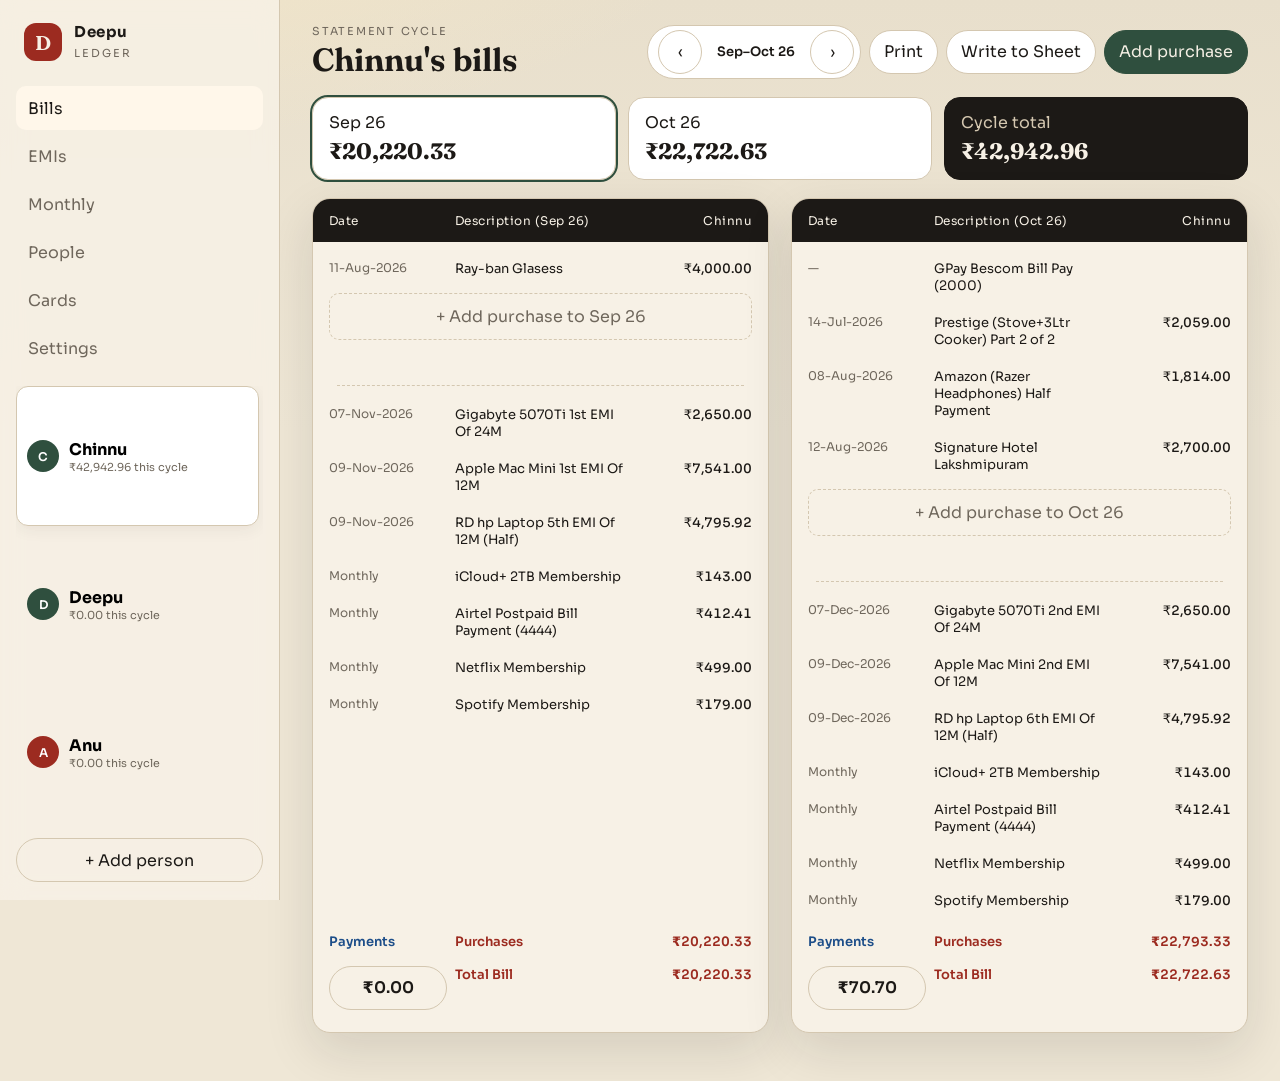
==== index.html @ e9735111 "Publish Deepu Ledger as an installable family billing app. Co-authored-by: Cursor <cursoragent@curso" ====
<!DOCTYPE html>
<html lang="en">
<head>
  <meta charset="UTF-8" />
  <meta name="viewport" content="width=device-width, initial-scale=1, viewport-fit=cover" />
  <title>Deepu Ledger</title>
  <meta name="description" content="Family credit-card bills, EMIs and subscriptions — without rebuilding the sheet every month." />
  <meta name="theme-color" content="#9c2b20" />
  <meta name="mobile-web-app-capable" content="yes" />
  <meta name="apple-mobile-web-app-capable" content="yes" />
  <meta name="apple-mobile-web-app-status-bar-style" content="black-translucent" />
  <meta name="apple-mobile-web-app-title" content="Deepu" />
  <link rel="manifest" href="manifest.webmanifest" />
  <link rel="apple-touch-icon" href="assets/icon-180.png" />
  <link rel="icon" href="assets/icon-192.png" />
  <link rel="preconnect" href="https://fonts.googleapis.com" />
  <link rel="preconnect" href="https://fonts.gstatic.com" crossorigin />
  <link href="https://fonts.googleapis.com/css2?family=Fraunces:opsz,wght@9..144,500;9..144,650&family=Sora:wght@400;500;600&display=swap" rel="stylesheet" />
  <link rel="stylesheet" href="assets/styles.css" />
</head>
<body data-view="bills" data-bill-pane="0">
  <div id="install-bar" class="install-bar hidden" hidden>
    <span id="install-copy">Install Deepu Ledger on this phone for the full-screen app.</span>
    <div class="install-actions">
      <button id="btn-install" class="btn primary" type="button">Install</button>
      <button id="btn-install-dismiss" class="btn ghost" type="button">Not now</button>
    </div>
  </div>

  <div id="lock-screen" class="lock hidden" hidden aria-hidden="true">
    <div class="lock-card">
      <p class="eyebrow">Deepu Ledger</p>
      <h1>Enter PIN</h1>
      <p class="muted">This ledger is locked. Ask Deepu for the PIN.</p>
      <input id="pin-input" type="password" inputmode="numeric" maxlength="8" autocomplete="off" />
      <button id="pin-unlock" class="btn primary" type="button">Unlock</button>
      <p id="pin-error" class="error hidden"></p>
    </div>
  </div>

  <div id="app" class="app">
    <aside class="rail">
      <div class="brand">
        <span class="mark">D</span>
        <div>
          <strong>Deepu</strong>
          <em>Ledger</em>
        </div>
      </div>

      <nav class="nav">
        <button data-view="bills" class="nav-btn active" type="button">Bills</button>
        <button data-view="emis" class="nav-btn" type="button">EMIs</button>
        <button data-view="subs" class="nav-btn" type="button">Monthly</button>
        <button data-view="people" class="nav-btn" type="button">People</button>
        <button data-view="cards" class="nav-btn" type="button">Cards</button>
        <button data-view="settings" class="nav-btn" type="button">Settings</button>
      </nav>

      <div class="people-rail" id="people-rail"></div>

      <button id="btn-add-person" class="btn ghost full" type="button">+ Add person</button>
    </aside>

    <main class="main">
      <header class="topbar">
        <div>
          <p class="eyebrow" id="top-eyebrow">Statement</p>
          <h1 id="top-title">Family bills</h1>
        </div>
        <div class="top-actions">
          <div class="cycle-nav">
            <button id="cycle-prev" class="icon-btn" type="button" aria-label="Previous cycle">‹</button>
            <span id="cycle-label">Sep–Oct 26</span>
            <button id="cycle-next" class="icon-btn" type="button" aria-label="Next cycle">›</button>
          </div>
          <button id="btn-print" class="btn" type="button">Print</button>
          <button id="btn-export" class="btn" type="button">Write to Sheet</button>
          <button id="btn-add-item" class="btn primary" type="button">Add purchase</button>
        </div>
      </header>

      <section id="view-bills" class="view"></section>
      <section id="view-emis" class="view hidden" hidden></section>
      <section id="view-subs" class="view hidden" hidden></section>
      <section id="view-people" class="view hidden" hidden></section>
      <section id="view-cards" class="view hidden" hidden></section>
      <section id="view-settings" class="view hidden" hidden></section>
    </main>
  </div>

  <nav class="dock" aria-label="Main">
    <button data-view="bills" class="nav-btn active" type="button">
      <svg viewBox="0 0 24 24" fill="none" stroke="currentColor" stroke-width="1.8"><path d="M6 4h12v16H6z"/><path d="M9 8h6M9 12h6M9 16h4"/></svg>
      Bills
    </button>
    <button data-view="emis" class="nav-btn" type="button">
      <svg viewBox="0 0 24 24" fill="none" stroke="currentColor" stroke-width="1.8"><circle cx="12" cy="12" r="8"/><path d="M12 8v4l3 2"/></svg>
      EMIs
    </button>
    <button data-view="subs" class="nav-btn" type="button">
      <svg viewBox="0 0 24 24" fill="none" stroke="currentColor" stroke-width="1.8"><path d="M4 7h16M4 12h16M4 17h10"/></svg>
      Monthly
    </button>
    <button data-view="people" class="nav-btn" type="button">
      <svg viewBox="0 0 24 24" fill="none" stroke="currentColor" stroke-width="1.8"><circle cx="9" cy="8" r="3"/><path d="M3 19c1-3 3.5-5 6-5s5 2 6 5"/><circle cx="17" cy="9" r="2"/><path d="M16 19c.4-1.8 1.6-3 3.2-3"/></svg>
      People
    </button>
    <button data-view="settings" class="nav-btn" type="button">
      <svg viewBox="0 0 24 24" fill="none" stroke="currentColor" stroke-width="1.8"><circle cx="12" cy="12" r="3"/><path d="M12 3v2M12 19v2M5 12H3M21 12h-2M6.2 6.2l1.4 1.4M16.4 16.4l1.4 1.4M17.8 6.2l-1.4 1.4M7.6 16.4l-1.4 1.4"/></svg>
      More
    </button>
  </nav>

  <div id="modal" class="modal hidden" hidden>
    <div class="modal-card" id="modal-card"></div>
  </div>

  <script src="assets/app.js"></script>
</body>
</html>
---- assets/styles.css ----
:root {
  --paper: #efe7d6;
  --paper-2: #f7f1e6;
  --ink: #1c1916;
  --muted: #6f675c;
  --line: #d4c7b0;
  --crimson: #9c2b20;
  --cobalt: #1d4e89;
  --sage: #2f4f3e;
  --shadow: 0 18px 50px rgba(28, 25, 22, 0.12);
  --rail: clamp(220px, 22vw, 280px);
  --radius: 18px;
  --safe-top: env(safe-area-inset-top, 0px);
  --safe-right: env(safe-area-inset-right, 0px);
  --safe-bottom: env(safe-area-inset-bottom, 0px);
  --safe-left: env(safe-area-inset-left, 0px);
  --dock-h: 0px;
  --title: clamp(1.35rem, 1.1rem + 1.2vw, 2rem);
  --text: clamp(0.9rem, 0.84rem + 0.25vw, 1rem);
}

* { box-sizing: border-box; }
html { -webkit-text-size-adjust: 100%; }
html, body { margin: 0; min-height: 100%; min-height: 100dvh; }
body {
  font-family: "Sora", system-ui, -apple-system, sans-serif;
  font-size: var(--text);
  color: var(--ink);
  background:
    radial-gradient(1200px 500px at 10% -10%, #f4e7c8 0%, transparent 50%),
    linear-gradient(180deg, #e8dfcc 0%, var(--paper) 40%);
  overflow-x: hidden;
  touch-action: manipulation;
}

button, input, select, textarea { font: inherit; font-size: 16px; }
button { cursor: pointer; -webkit-tap-highlight-color: transparent; }
h1, h2, h3 { font-family: "Fraunces", Georgia, serif; font-weight: 650; margin: 0; }
h1 { font-size: var(--title); line-height: 1.15; }
p { margin: 0; }

.hidden, [hidden] { display: none !important; }

.install-bar {
  display: flex;
  flex-wrap: wrap;
  gap: 8px;
  align-items: center;
  justify-content: space-between;
  padding: 10px 14px;
  padding-left: calc(14px + var(--safe-left));
  padding-right: calc(14px + var(--safe-right));
  background: var(--ink);
  color: var(--paper-2);
  font-size: 13px;
  position: sticky;
  top: 0;
  z-index: 30;
}
.install-bar .install-actions { display: flex; gap: 8px; flex-wrap: wrap; }

.app {
  display: grid;
  grid-template-columns: var(--rail) minmax(0, 1fr);
  min-height: 100dvh;
}

.rail {
  position: sticky;
  top: 0;
  height: 100dvh;
  padding: calc(18px + var(--safe-top)) 16px 18px calc(16px + var(--safe-left));
  display: flex;
  flex-direction: column;
  gap: 16px;
  border-right: 1px solid var(--line);
  background: rgba(247, 241, 230, 0.84);
  backdrop-filter: blur(12px);
}

.brand { display: flex; gap: 12px; align-items: center; padding: 4px 8px 8px; }
.brand .mark {
  width: 38px; height: 38px; border-radius: 12px;
  background: var(--crimson); color: var(--paper-2);
  display: grid; place-items: center;
  font-family: "Fraunces", serif; font-weight: 650; font-size: 20px;
}
.brand strong { display: block; font-size: 15px; letter-spacing: 0.04em; }
.brand em { font-style: normal; color: var(--muted); font-size: 11px; letter-spacing: 0.18em; text-transform: uppercase; }

.nav { display: grid; gap: 4px; }
.nav-btn {
  text-align: left;
  border: 0;
  background: transparent;
  padding: 10px 12px;
  min-height: 44px;
  border-radius: 10px;
  color: var(--muted);
}
.rail .nav-btn.active, .rail .nav-btn:hover { background: #fff7ea; color: var(--ink); }

.people-rail {
  display: grid;
  gap: 8px;
  overflow: auto;
  flex: 1;
  padding-right: 4px;
  min-height: 0;
}
.person-chip {
  display: flex; align-items: center; gap: 10px;
  border: 1px solid transparent;
  background: transparent;
  padding: 8px 10px;
  min-height: 48px;
  border-radius: 12px;
  text-align: left;
}
.person-chip.active { background: #fff; border-color: var(--line); box-shadow: 0 4px 16px rgba(28,25,22,.06); }
.avatar {
  width: 32px; height: 32px; border-radius: 50%;
  display: grid; place-items: center;
  color: #fff; font-size: 12px; font-weight: 600; flex-shrink: 0;
}
.person-chip small { display: block; color: var(--muted); font-size: 11px; }

.main {
  padding: calc(24px + var(--safe-top)) clamp(14px, 3vw, 32px) calc(48px + var(--safe-bottom) + var(--dock-h));
  min-width: 0;
}
.topbar {
  display: flex; justify-content: space-between; align-items: flex-end; gap: 16px;
  margin-bottom: 18px;
}
.eyebrow {
  font-size: 11px; letter-spacing: 0.16em; text-transform: uppercase; color: var(--muted);
  margin-bottom: 4px;
}
.top-actions { display: flex; flex-wrap: wrap; gap: 8px; align-items: center; }
.cycle-nav {
  display: flex; align-items: center; gap: 8px;
  background: #fff; border: 1px solid var(--line); border-radius: 999px; padding: 4px 6px 4px 10px;
}
#cycle-label { font-size: 13px; font-weight: 600; min-width: 92px; text-align: center; }

.btn, .icon-btn {
  border: 1px solid var(--line);
  background: #fff;
  color: var(--ink);
  border-radius: 999px;
  padding: 10px 14px;
  min-height: 44px;
}
.icon-btn { width: 44px; height: 44px; padding: 0; border-radius: 50%; }
.btn.primary { background: var(--sage); color: #f4efe4; border-color: var(--sage); }
.btn.danger { background: var(--crimson); color: #fff; border-color: var(--crimson); }
.btn.ghost { background: transparent; }
.btn.full { width: 100%; }
.btn:hover { filter: brightness(1.05); }

.bills-pair {
  display: grid;
  grid-template-columns: 1fr 1fr;
  gap: clamp(12px, 2vw, 22px);
}
.statement {
  background: var(--paper-2);
  border: 1px solid var(--line);
  border-radius: var(--radius);
  box-shadow: var(--shadow);
  overflow: hidden;
  min-height: min(640px, 70dvh);
  display: flex;
  flex-direction: column;
}
.statement-head,
.row,
.sum-row {
  display: grid;
  grid-template-columns: minmax(72px, 118px) minmax(0, 1fr) minmax(72px, 120px);
  gap: 8px;
  align-items: start;
}
.statement-head {
  padding: 14px 16px;
  background: #1c1916;
  color: #f7f1e6;
  font-size: 12px;
  letter-spacing: 0.04em;
}
.statement-head span:last-child { text-align: right; }
.statement-body { padding: 8px 8px 0; flex: 1; }
.row {
  padding: 10px 8px;
  border-radius: 10px;
  font-size: 13px;
}
.row:hover, .row:active { background: rgba(156, 43, 32, 0.05); }
.row .amt { text-align: right; font-variant-numeric: tabular-nums; font-weight: 500; }
.row .date { color: var(--muted); font-size: 12px; word-break: break-word; }
.row span:nth-child(2) { overflow-wrap: anywhere; }
.row.blank { min-height: 28px; }
.row.pending .amt { color: var(--muted); }

.statement-gap { height: 28px; border-bottom: 1px dashed var(--line); margin: 6px 16px 10px; }

.statement-foot { padding: 6px 8px 14px; }
.sum-row { padding: 8px; font-size: 13px; font-weight: 600; }
.sum-row .crimson { color: var(--crimson); }
.sum-row .cobalt { color: var(--cobalt); }
.sum-row .right { text-align: right; font-variant-numeric: tabular-nums; }

.add-inline {
  margin: 6px 8px 12px;
  border: 1px dashed var(--line);
  background: transparent;
  color: var(--muted);
  width: calc(100% - 16px);
  border-radius: 10px;
  padding: 12px;
  min-height: 44px;
}

.due-strip {
  display: grid;
  grid-template-columns: repeat(3, minmax(0, 1fr));
  gap: 12px;
  margin-bottom: 18px;
}
.due-card {
  background: #fff;
  border: 1px solid var(--line);
  border-radius: 16px;
  padding: 14px 16px;
  min-width: 0;
}
.due-card b { font-family: "Fraunces", serif; font-size: clamp(1.1rem, 0.9rem + 1vw, 1.4rem); display: block; margin-top: 4px; overflow-wrap: anywhere; }
.due-card.total { background: var(--ink); color: var(--paper-2); border-color: var(--ink); }
.due-card.total span { color: #d4c7b0; }
.due-card[data-pane] { cursor: pointer; }
.due-card.active { outline: 2px solid var(--sage); }

.table-wrap, .card-list { background: #fff; border: 1px solid var(--line); border-radius: 16px; overflow: auto; }
table { width: 100%; border-collapse: collapse; min-width: 520px; }
th, td { padding: 12px 14px; text-align: left; border-bottom: 1px solid var(--line); font-size: 13px; }
th { color: var(--muted); font-size: 11px; letter-spacing: 0.08em; text-transform: uppercase; background: #fbf6ec; }
td.num, th.num { text-align: right; font-variant-numeric: tabular-nums; }
.table-actions { display: flex; gap: 6px; justify-content: flex-end; flex-wrap: wrap; }

.form-grid { display: grid; grid-template-columns: 1fr 1fr; gap: 12px; }
.form-grid .full { grid-column: 1 / -1; }
label { display: grid; gap: 6px; font-size: 12px; color: var(--muted); }
input, select, textarea {
  border: 1px solid var(--line);
  background: #fff;
  border-radius: 12px;
  padding: 12px;
  color: var(--ink);
  width: 100%;
  max-width: 100%;
}
textarea { min-height: 90px; resize: vertical; }

.modal {
  position: fixed; inset: 0; background: rgba(28,25,22,.38);
  display: grid; place-items: center; padding: 20px; z-index: 20;
  padding-left: calc(20px + var(--safe-left));
  padding-right: calc(20px + var(--safe-right));
}
.modal-card {
  width: min(560px, 100%);
  background: var(--paper-2);
  border-radius: 20px;
  padding: 22px;
  box-shadow: var(--shadow);
  max-height: 90dvh;
  overflow: auto;
}
.modal-card h2 { margin-bottom: 14px; }
.modal-actions { display: flex; justify-content: flex-end; gap: 8px; margin-top: 16px; flex-wrap: wrap; }

.lock {
  position: fixed; inset: 0; display: grid; place-items: center;
  background: var(--paper); z-index: 40;
  padding: calc(20px + var(--safe-top)) 16px calc(20px + var(--safe-bottom));
}
.lock-card { width: min(380px, 92vw); background: #fff; padding: 28px; border-radius: 20px; border: 1px solid var(--line); }
.lock-card h1 { margin: 8px 0 6px; }
.lock-card input { width: 100%; margin: 16px 0 10px; }

.muted { color: var(--muted); }
.error { color: var(--crimson); font-size: 13px; }
.hint { font-size: 13px; color: var(--muted); line-height: 1.5; margin: 8px 0 16px; }
.toolbar { display: flex; justify-content: space-between; gap: 12px; align-items: center; margin-bottom: 14px; }

.settings-block {
  background: #fff; border: 1px solid var(--line); border-radius: 16px;
  padding: 18px; margin-bottom: 14px;
}
code { background: #efe7d6; padding: 1px 6px; border-radius: 6px; font-size: 12px; }

.empty { padding: 40px 16px; text-align: center; color: var(--muted); }

body:not([data-view="bills"]) .cycle-nav,
body:not([data-view="bills"]) #btn-export,
body:not([data-view="bills"]) #btn-print,
body:not([data-view="bills"]) #btn-add-item { display: none; }

.dock { display: none; }
.toast {
  position: fixed;
  right: calc(16px + var(--safe-right));
  bottom: calc(16px + var(--safe-bottom) + var(--dock-h));
  background: #1c1916;
  color: #f7f1e6;
  padding: 10px 14px;
  border-radius: 12px;
  z-index: 50;
  font-size: 13px;
  max-width: min(280px, calc(100vw - 32px));
}

.ios-tip { background: #fff7ea; border: 1px dashed var(--line); border-radius: 12px; padding: 12px; font-size: 13px; line-height: 1.45; }

/* Tablet */
@media (max-width: 1100px) {
  .due-strip { grid-template-columns: repeat(auto-fit, minmax(140px, 1fr)); }
}

/* Phone + small tablet: app chrome */
@media (max-width: 979px) {
  :root { --dock-h: 64px; }
  .app { grid-template-columns: 1fr; }
  .rail {
    position: sticky;
    top: 0;
    z-index: 12;
    height: auto;
    max-height: none;
    flex-direction: column;
    gap: 10px;
    border-right: 0;
    border-bottom: 1px solid var(--line);
    padding: calc(10px + var(--safe-top)) 12px 10px;
  }
  .brand { display: none; }
  .rail .nav, .rail .btn.ghost.full { display: none; }
  .people-rail {
    display: flex;
    overflow-x: auto;
    gap: 8px;
    padding: 0 2px 4px;
    scroll-snap-type: x mandatory;
    -webkit-overflow-scrolling: touch;
  }
  .person-chip {
    flex: 0 0 auto;
    scroll-snap-align: start;
    background: rgba(255,255,255,.55);
    border-color: var(--line);
  }
  .topbar { flex-direction: column; align-items: stretch; }
  .top-actions { width: 100%; }
  .cycle-nav { flex: 1; justify-content: space-between; }
  #btn-print { display: none; }
  body[data-view="bills"] #btn-add-item {
    position: fixed;
    right: calc(16px + var(--safe-right));
    bottom: calc(18px + var(--safe-bottom) + var(--dock-h));
    z-index: 15;
    box-shadow: var(--shadow);
  }
  .toolbar { flex-direction: column; align-items: stretch; }
  .toolbar .btn { width: 100%; }
  .form-grid { grid-template-columns: 1fr; }
  .form-grid .full { grid-column: auto; }
  .dock {
    display: grid;
    grid-template-columns: repeat(5, 1fr);
    position: fixed;
    left: 0;
    right: 0;
    bottom: 0;
    z-index: 16;
    background: rgba(247, 241, 230, 0.96);
    border-top: 1px solid var(--line);
    padding: 4px 6px calc(4px + var(--safe-bottom));
    backdrop-filter: blur(14px);
  }
  .dock .nav-btn {
    display: flex;
    flex-direction: column;
    align-items: center;
    justify-content: center;
    gap: 2px;
    text-align: center;
    font-size: 10px;
    letter-spacing: 0.02em;
    padding: 6px 2px;
    min-height: 52px;
    border-radius: 12px;
  }
  .dock .nav-btn.active { color: var(--ink); background: #fff; }
  .dock svg { width: 20px; height: 20px; }
  .modal {
    place-items: end center;
    padding: 0;
  }
  .modal-card {
    width: 100%;
    max-width: none;
    border-radius: 20px 20px 0 0;
    max-height: 92dvh;
    padding-bottom: calc(18px + var(--safe-bottom));
  }
  .people-row {
    grid-template-columns: 40px 1fr !important;
    gap: 10px;
  }
  .people-row .table-actions { grid-column: 1 / -1; justify-content: flex-start; }
  body:not([data-view="bills"]) #btn-add-item { display: none; }
}

/* Single-month bill on narrow phones */
@media (max-width: 699px) {
  .bills-pair { grid-template-columns: 1fr; }
  body[data-bill-pane="0"] .statement:nth-child(2) { display: none; }
  body[data-bill-pane="1"] .statement:nth-child(1) { display: none; }
  .statement { min-height: 0; }
  .table-wrap table,
  .table-wrap thead,
  .table-wrap tbody,
  .table-wrap th,
  .table-wrap td,
  .table-wrap tr { display: block; }
  .table-wrap table { min-width: 0; }
  .table-wrap thead { display: none; }
  .table-wrap tr {
    padding: 12px 14px 8px;
    border-bottom: 1px solid var(--line);
  }
  .table-wrap td {
    border: 0;
    padding: 4px 0;
    text-align: left;
  }
  .table-wrap td::before {
    content: attr(data-label);
    display: block;
    color: var(--muted);
    font-size: 10px;
    letter-spacing: 0.08em;
    text-transform: uppercase;
    margin-bottom: 2px;
  }
  .table-wrap td.num { text-align: left; }
  .table-wrap .table-actions { justify-content: flex-start; margin-top: 8px; }
  .table-wrap td.actions::before { display: none; }
}

@media (max-width: 520px) {
  .statement-head, .row, .sum-row {
    grid-template-columns: 64px minmax(0, 1fr) 86px;
    gap: 4px;
    font-size: 12px;
  }
  .due-card { padding: 12px; }
}

@media (max-width: 380px) {
  .row {
    grid-template-columns: minmax(0, 1fr) auto;
    grid-template-areas: "date amt" "desc amt";
  }
  .row .date { grid-area: date; }
  .row span:nth-child(2) { grid-area: desc; }
  .row .amt { grid-area: amt; align-self: center; }
  .statement-head, .sum-row { grid-template-columns: 1fr 1fr auto; }
}

@media (min-width: 980px) {
  .install-bar { padding-left: calc(var(--rail) + 14px); }
}

@media print {
  body { background: #fff; }
  .rail, .topbar, .add-inline, .due-strip, .nav, .btn, .icon-btn, .dock, .install-bar { display: none !important; }
  .app { display: block; }
  .main { padding: 0; }
  .bills-pair { display: grid !important; grid-template-columns: 1fr 1fr; gap: 12px; }
  .statement { display: flex !important; box-shadow: none; min-height: 0; break-inside: avoid; }
}
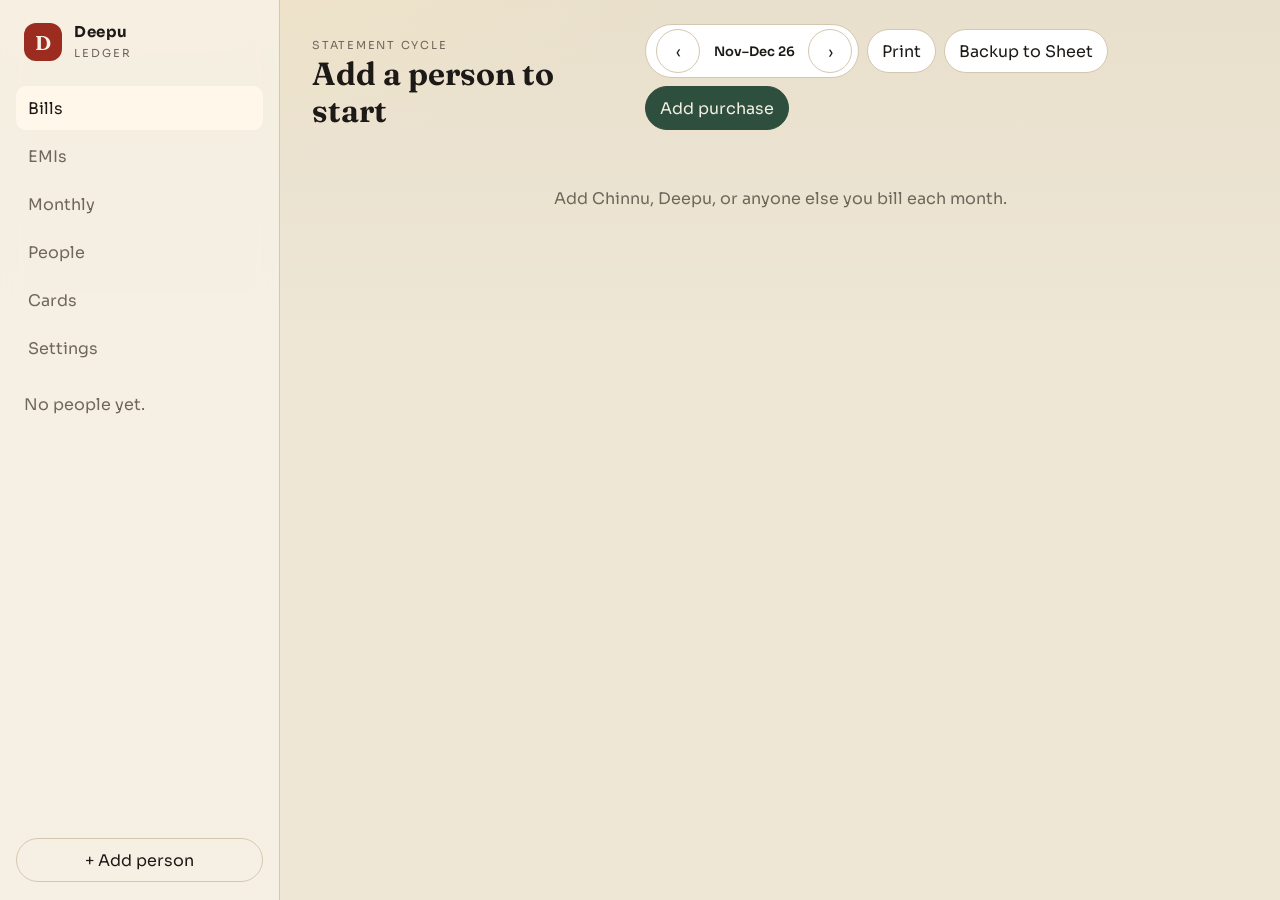
==== commit b6761178: "Stop Google login on every edit and drop the install-app flow. Co-authored-by: Cursor <cursoragent@c" ====
--- a/index.html
+++ b/index.html
@@ -6,12 +6,6 @@
   <title>Deepu Ledger</title>
   <meta name="description" content="Family credit-card bills, EMIs and subscriptions — without rebuilding the sheet every month." />
   <meta name="theme-color" content="#9c2b20" />
-  <meta name="mobile-web-app-capable" content="yes" />
-  <meta name="apple-mobile-web-app-capable" content="yes" />
-  <meta name="apple-mobile-web-app-status-bar-style" content="black-translucent" />
-  <meta name="apple-mobile-web-app-title" content="Deepu" />
-  <link rel="manifest" href="manifest.webmanifest" />
-  <link rel="apple-touch-icon" href="assets/icon-180.png" />
   <link rel="icon" href="assets/icon-192.png" />
   <link rel="preconnect" href="https://fonts.googleapis.com" />
   <link rel="preconnect" href="https://fonts.gstatic.com" crossorigin />
@@ -19,14 +13,6 @@
   <link rel="stylesheet" href="assets/styles.css" />
 </head>
 <body data-view="bills" data-bill-pane="0">
-  <div id="install-bar" class="install-bar hidden" hidden>
-    <span id="install-copy">Install Deepu Ledger on this phone for the full-screen app.</span>
-    <div class="install-actions">
-      <button id="btn-install" class="btn primary" type="button">Install</button>
-      <button id="btn-install-dismiss" class="btn ghost" type="button">Not now</button>
-    </div>
-  </div>
-
   <div id="lock-screen" class="lock hidden" hidden aria-hidden="true">
     <div class="lock-card">
       <p class="eyebrow">Deepu Ledger</p>
@@ -75,7 +61,7 @@
             <button id="cycle-next" class="icon-btn" type="button" aria-label="Next cycle">›</button>
           </div>
           <button id="btn-print" class="btn" type="button">Print</button>
-          <button id="btn-export" class="btn" type="button">Write to Sheet</button>
+          <button id="btn-export" class="btn" type="button">Backup to Sheet</button>
           <button id="btn-add-item" class="btn primary" type="button">Add purchase</button>
         </div>
       </header>
--- a/assets/styles.css
+++ b/assets/styles.css
@@ -41,24 +41,6 @@
 
 .hidden, [hidden] { display: none !important; }
 
-.install-bar {
-  display: flex;
-  flex-wrap: wrap;
-  gap: 8px;
-  align-items: center;
-  justify-content: space-between;
-  padding: 10px 14px;
-  padding-left: calc(14px + var(--safe-left));
-  padding-right: calc(14px + var(--safe-right));
-  background: var(--ink);
-  color: var(--paper-2);
-  font-size: 13px;
-  position: sticky;
-  top: 0;
-  z-index: 30;
-}
-.install-bar .install-actions { display: flex; gap: 8px; flex-wrap: wrap; }
-
 .app {
   display: grid;
   grid-template-columns: var(--rail) minmax(0, 1fr);
@@ -299,6 +281,9 @@
   padding: 18px; margin-bottom: 14px;
 }
 code { background: #efe7d6; padding: 1px 6px; border-radius: 6px; font-size: 12px; }
+.setup-steps { margin: 0 0 14px; padding-left: 18px; color: var(--muted); font-size: 13px; line-height: 1.55; }
+.setup-steps li { margin: 8px 0; }
+.setup-steps a { color: var(--cobalt); }
 
 .empty { padding: 40px 16px; text-align: center; color: var(--muted); }
 
@@ -479,13 +464,9 @@
   .statement-head, .sum-row { grid-template-columns: 1fr 1fr auto; }
 }
 
-@media (min-width: 980px) {
-  .install-bar { padding-left: calc(var(--rail) + 14px); }
-}
-
 @media print {
   body { background: #fff; }
-  .rail, .topbar, .add-inline, .due-strip, .nav, .btn, .icon-btn, .dock, .install-bar { display: none !important; }
+  .rail, .topbar, .add-inline, .due-strip, .nav, .btn, .icon-btn, .dock { display: none !important; }
   .app { display: block; }
   .main { padding: 0; }
   .bills-pair { display: grid !important; grid-template-columns: 1fr 1fr; gap: 12px; }
